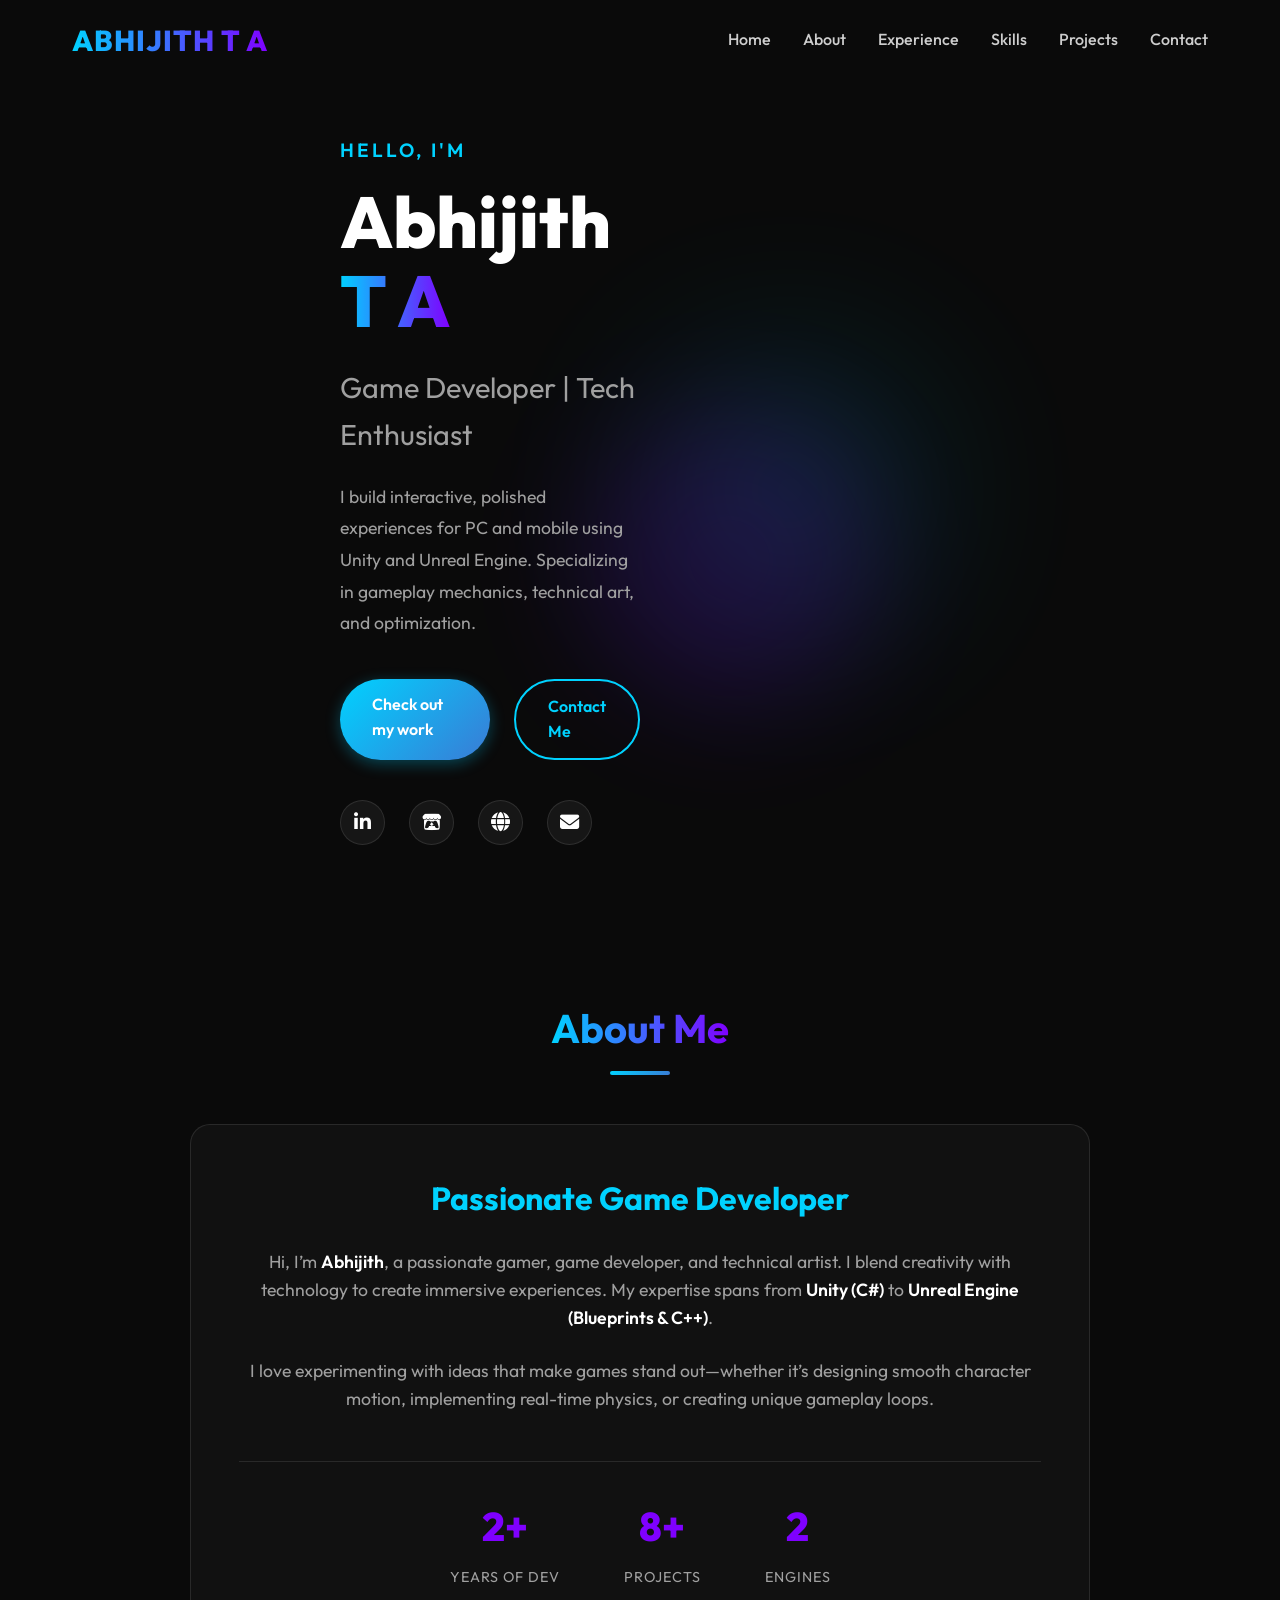
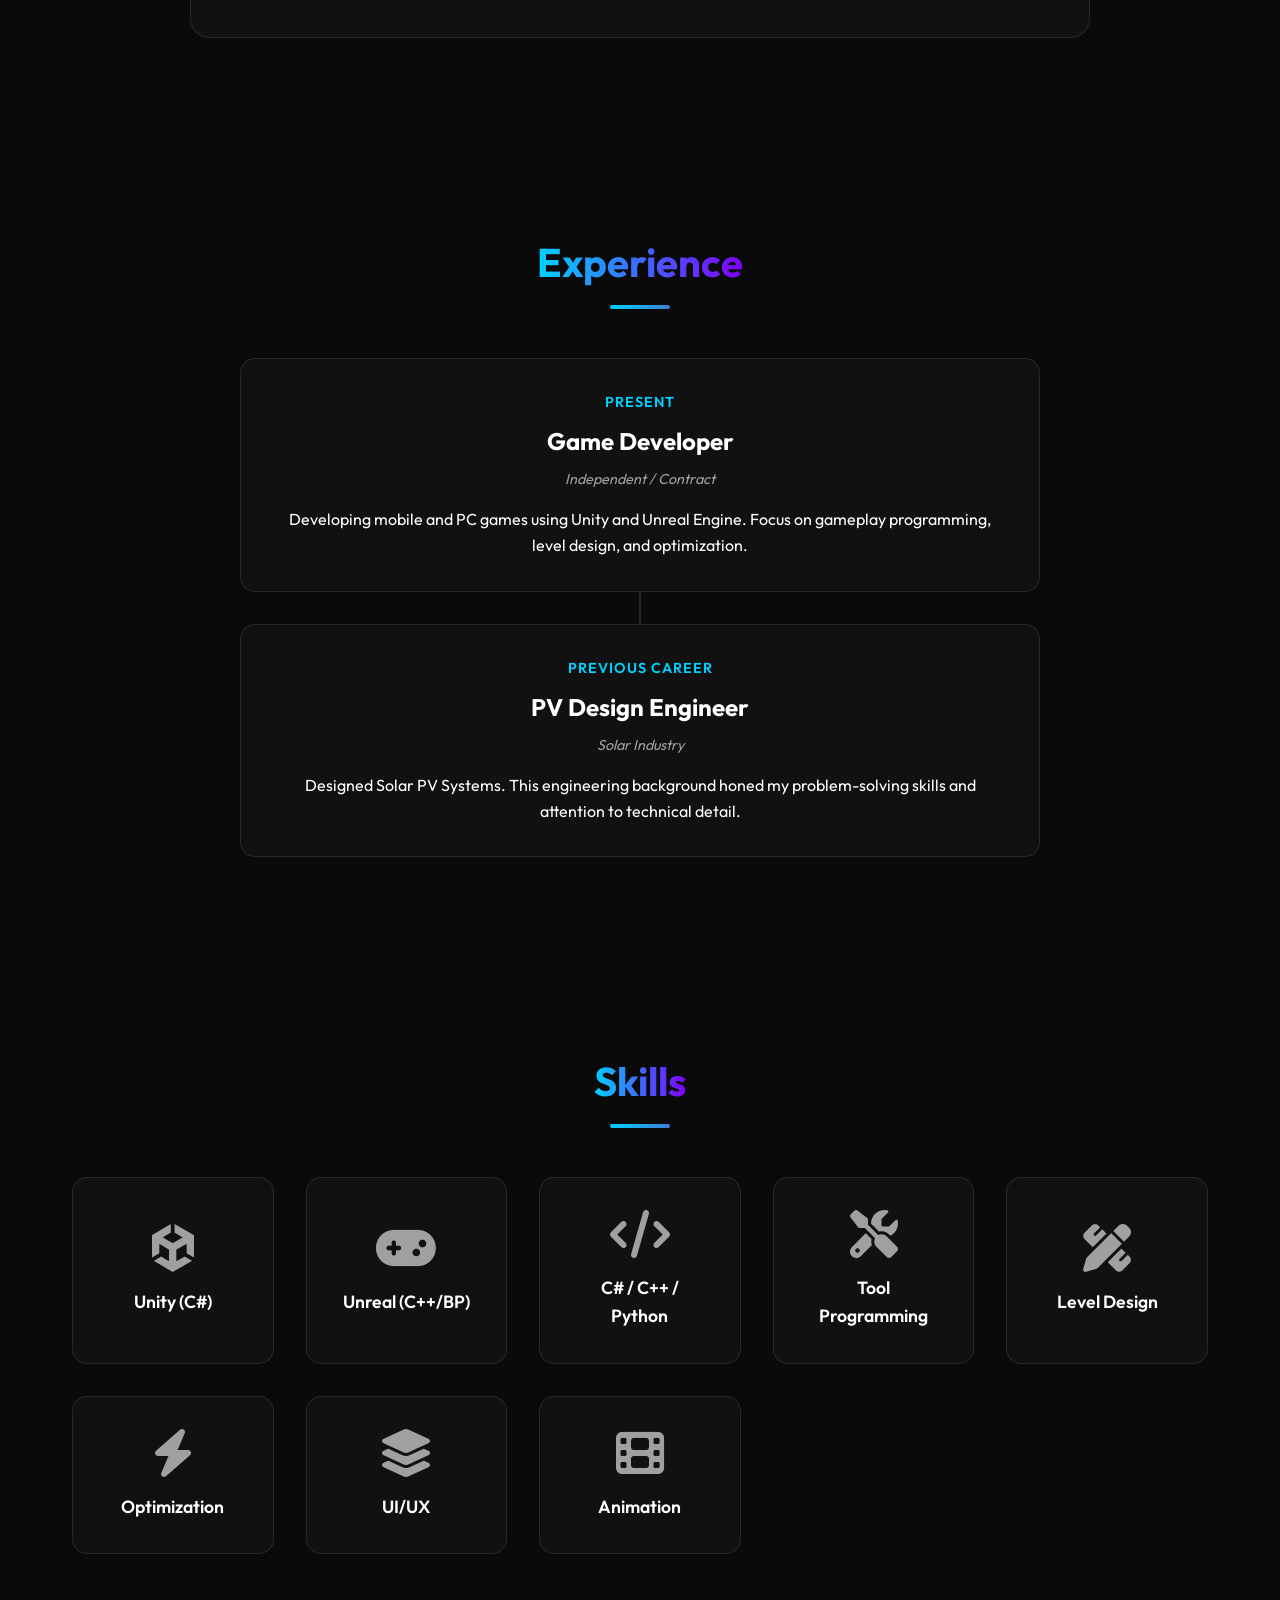
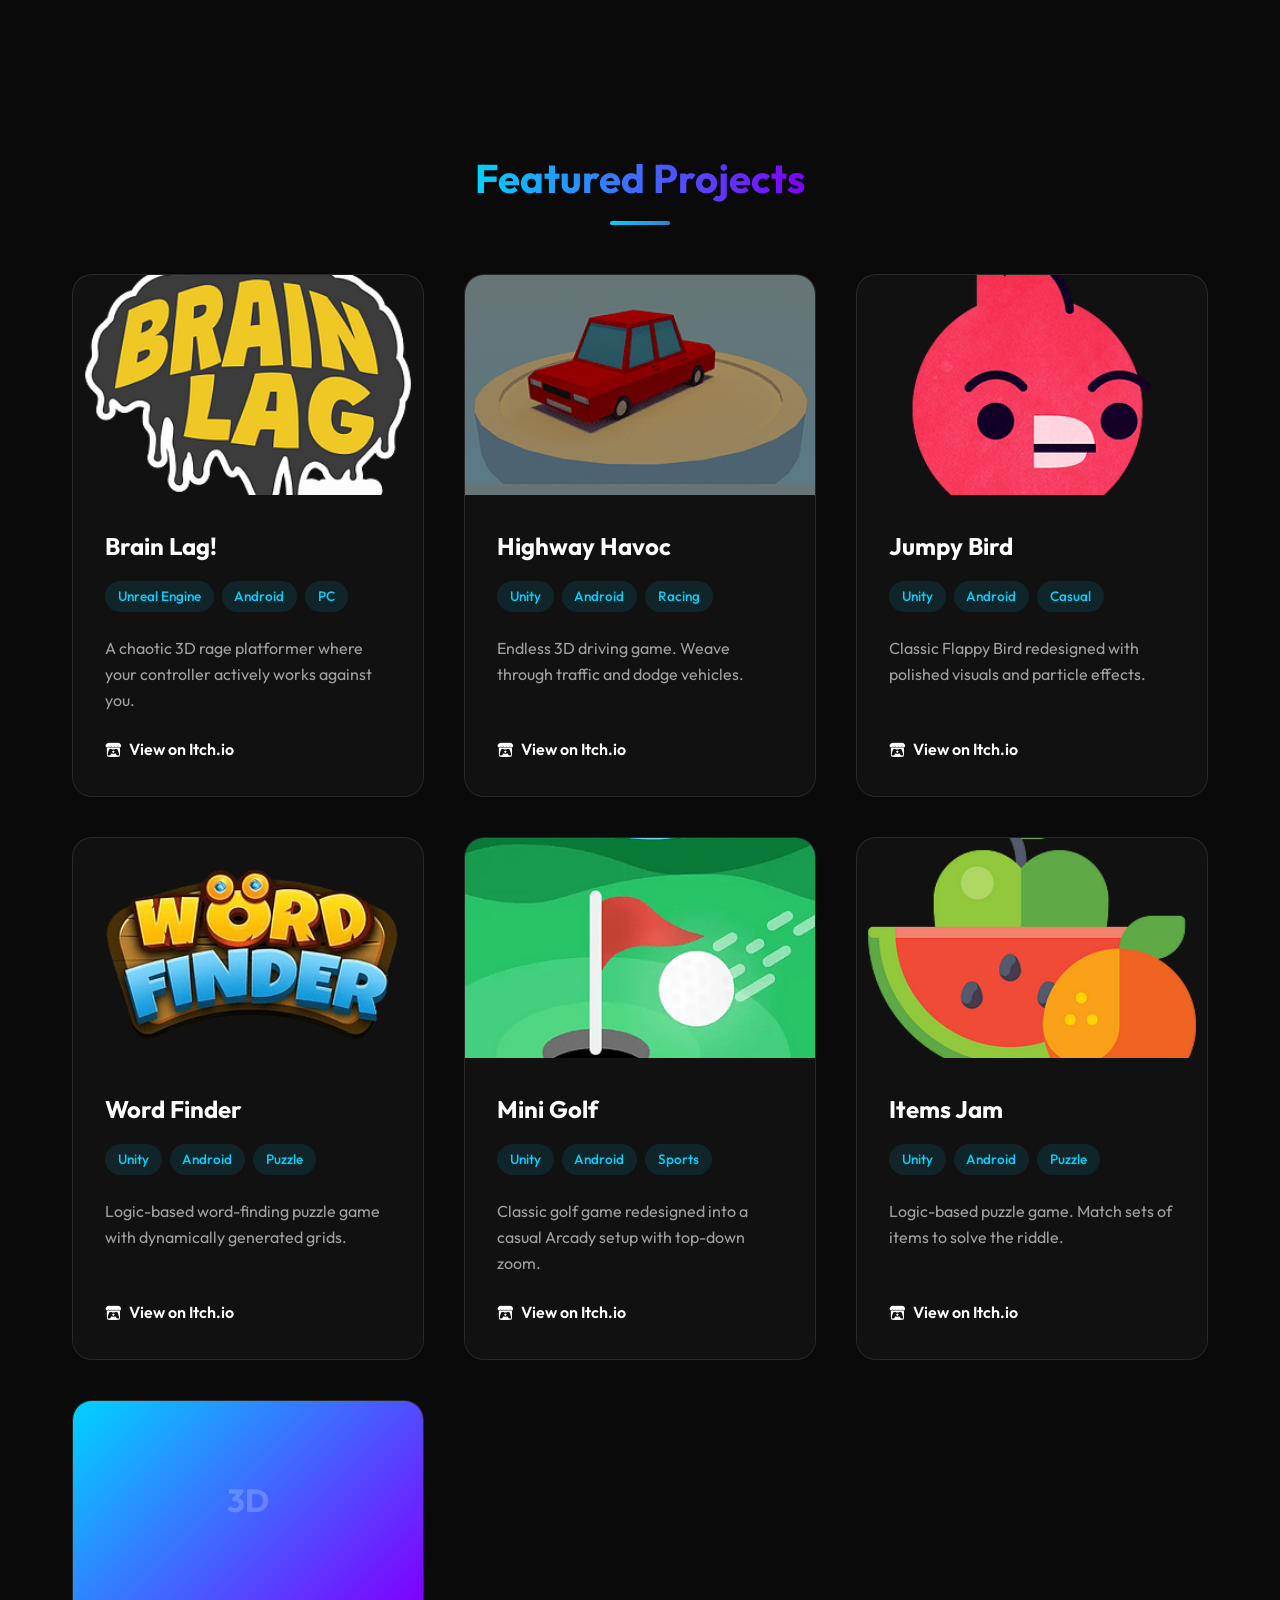
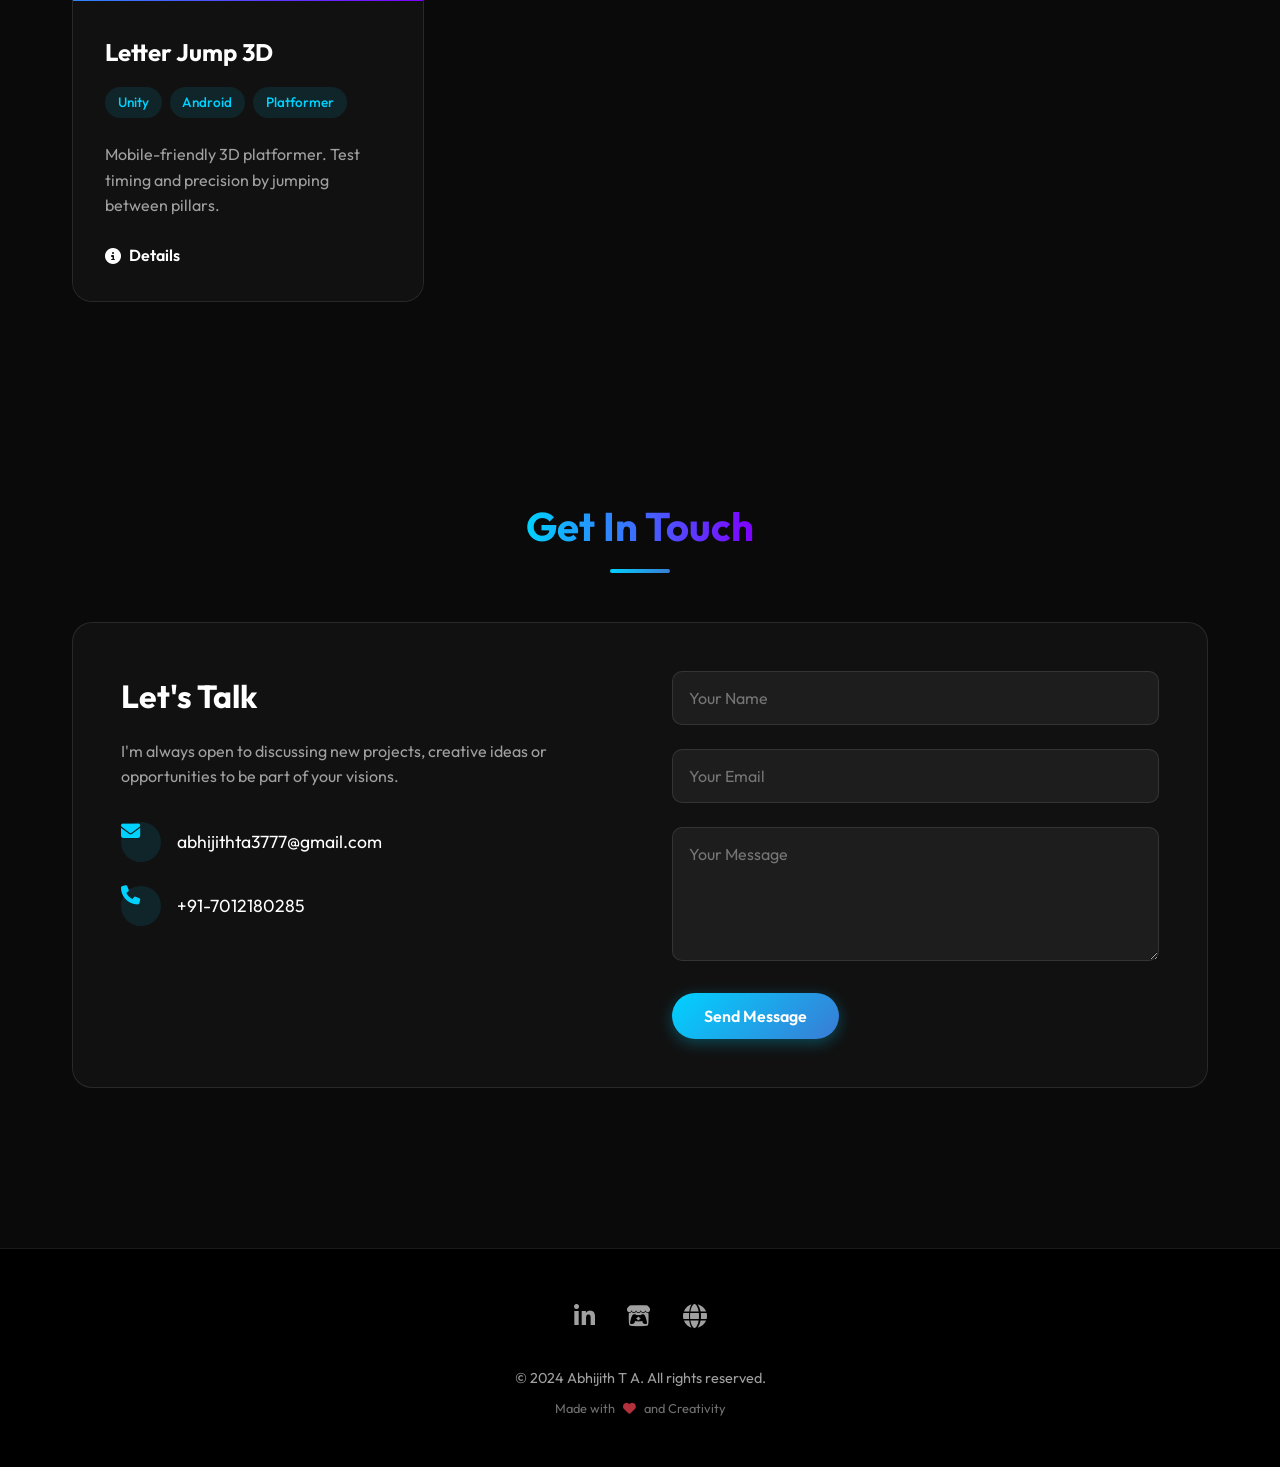
==== index.html @ a802b0d0 "Initial commit of redesigned portfolio" ====
<!DOCTYPE html>
<html lang="en">

<head>
    <meta charset="UTF-8">
    <meta name="viewport" content="width=device-width, initial-scale=1.0">
    <title>Abhijith T A | Game Developer</title>
    <meta name="description"
        content="Portfolio of Abhijith T A, a Game Developer and Technical Artist specializing in Unity and Unreal Engine.">
    <link rel="preconnect" href="https://fonts.googleapis.com">
    <link rel="preconnect" href="https://fonts.gstatic.com" crossorigin>
    <link href="https://fonts.googleapis.com/css2?family=Outfit:wght@300;400;500;600;700;800&display=swap"
        rel="stylesheet">
    <link rel="stylesheet" href="styles.css">
    <link rel="stylesheet" href="https://cdnjs.cloudflare.com/ajax/libs/font-awesome/6.4.0/css/all.min.css">
</head>

<body>
    <nav class="navbar" id="navbar">
        <div class="navbar-container container">
            <a href="#" class="navbar-logo">ABHIJITH T A</a>
            <div class="menu-icon" id="mobile-menu-btn">
                <i class="fas fa-bars"></i>
            </div>
            <ul class="nav-menu" id="nav-menu">
                <li class="nav-item"><a href="#home" class="nav-links">Home</a></li>
                <li class="nav-item"><a href="#about" class="nav-links">About</a></li>
                <li class="nav-item"><a href="#experience" class="nav-links">Experience</a></li>
                <li class="nav-item"><a href="#skills" class="nav-links">Skills</a></li>
                <li class="nav-item"><a href="#projects" class="nav-links">Projects</a></li>
                <li class="nav-item"><a href="#contact" class="nav-links">Contact</a></li>
            </ul>
        </div>
    </nav>

    <section class="hero" id="home">
        <div class="container hero-container">
            <div class="hero-content">
                <p class="hero-subtitle">HELLO, I'M</p>
                <h1 class="hero-title">Abhijith <span class="highlight">T A</span></h1>
                <p class="hero-role">Game Developer | Tech Enthusiast</p>
                <p class="hero-description">
                    I build interactive, polished experiences for PC and mobile using Unity and Unreal Engine.
                    Specializing in gameplay mechanics, technical art, and optimization.
                </p>

                <div class="hero-btns">
                    <a href="#projects" class="btn btn-primary">Check out my work</a>
                    <a href="#contact" class="btn btn-outline">Contact Me</a>
                </div>

                <div class="hero-socials">
                    <a href="http://www.linkedin.com/in/abhijith-ta-0bb7a0211" target="_blank" class="social-icon"><i
                            class="fab fa-linkedin-in"></i></a>
                    <a href="https://itch.io/profile/abhijith-ta" target="_blank" class="social-icon"><i
                            class="fab fa-itch-io"></i></a>
                    <a href="https://sites.google.com/view/abhijith-ta/home" target="_blank" class="social-icon"><i
                            class="fas fa-globe"></i></a>
                    <a href="mailto:abhijithta3777@gmail.com" class="social-icon"><i class="fas fa-envelope"></i></a>
                </div>
            </div>
            <div class="hero-visual">
                <div class="visual-circle"></div>
                <div class="visual-circle-2"></div>
            </div>
        </div>
    </section>

    <section class="section" id="about">
        <div class="container">
            <h2 class="section-title">About Me</h2>
            <div class="about-content">
                <div class="about-text">
                    <h3>Passionate Game Developer</h3>
                    <p>
                        Hi, I’m <strong>Abhijith</strong>, a passionate gamer, game developer, and technical artist.
                        I blend creativity with technology to create immersive experiences. My expertise spans from
                        <strong>Unity (C#)</strong> to <strong>Unreal Engine (Blueprints & C++)</strong>.
                    </p>
                    <p>
                        I love experimenting with ideas that make games stand out—whether it’s designing smooth
                        character
                        motion, implementing real-time physics, or creating unique gameplay loops.
                    </p>

                    <div class="about-stats">
                        <div class="stat-item">
                            <span class="stat-number">2+</span>
                            <span class="stat-label">Years of Dev</span>
                        </div>
                        <div class="stat-item">
                            <span class="stat-number">8+</span>
                            <span class="stat-label">Projects</span>
                        </div>
                        <div class="stat-item">
                            <span class="stat-number">2</span>
                            <span class="stat-label">Engines</span>
                        </div>
                    </div>
                </div>
            </div>
        </div>
    </section>

    <section class="section" id="experience">
        <div class="container">
            <h2 class="section-title">Experience</h2>
            <div class="events-timeline">
                <!-- Current Role -->
                <div class="event-item">
                    <div class="event-content">
                        <span class="event-date">Present</span>
                        <h3 class="event-title">Game Developer</h3>
                        <p class="event-location">Independent / Contract</p>
                        <p class="event-description">
                            Developing mobile and PC games using Unity and Unreal Engine. Focus on gameplay programming,
                            level design, and optimization.
                        </p>
                    </div>
                </div>

                <!-- Previous Role -->
                <div class="event-item">
                    <div class="event-content">
                        <span class="event-date">Previous Career</span>
                        <h3 class="event-title">PV Design Engineer</h3>
                        <p class="event-location">Solar Industry</p>
                        <p class="event-description">
                            Designed Solar PV Systems. This engineering background honed my problem-solving skills and
                            attention to technical detail.
                        </p>
                    </div>
                </div>
            </div>
        </div>
    </section>

    <section class="section" id="skills">
        <div class="container">
            <h2 class="section-title">Skills</h2>
            <div class="skills-grid">
                <div class="skill-card">
                    <i class="fab fa-unity skill-icon"></i>
                    <h3 class="skill-name">Unity (C#)</h3>
                </div>
                <div class="skill-card">
                    <i class="fas fa-gamepad skill-icon"></i>
                    <h3 class="skill-name">Unreal (C++/BP)</h3>
                </div>
                <div class="skill-card">
                    <i class="fas fa-code skill-icon"></i>
                    <h3 class="skill-name">C# / C++ / Python</h3>
                </div>
                <div class="skill-card">
                    <i class="fas fa-tools skill-icon"></i>
                    <h3 class="skill-name">Tool Programming</h3>
                </div>
                <div class="skill-card">
                    <i class="fas fa-pencil-ruler skill-icon"></i>
                    <h3 class="skill-name">Level Design</h3>
                </div>
                <div class="skill-card">
                    <i class="fas fa-bolt skill-icon"></i>
                    <h3 class="skill-name">Optimization</h3>
                </div>
                <div class="skill-card">
                    <i class="fas fa-layer-group skill-icon"></i>
                    <h3 class="skill-name">UI/UX</h3>
                </div>
                <div class="skill-card">
                    <i class="fas fa-film skill-icon"></i>
                    <h3 class="skill-name">Animation</h3>
                </div>
            </div>
        </div>
    </section>

    <section class="section" id="projects">
        <div class="container">
            <h2 class="section-title">Featured Projects</h2>
            <div class="projects-grid">
                <!-- Brain Lag -->
                <div class="project-card">
                    <img src="assets/images/brain-lag.png" alt="Brain Lag" class="project-img">
                    <div class="project-content">
                        <h3 class="project-title">Brain Lag!</h3>
                        <div class="project-tech">
                            <span class="tech-tag">Unreal Engine</span>
                            <span class="tech-tag">Android</span>
                            <span class="tech-tag">PC</span>
                        </div>
                        <p class="project-description">A chaotic 3D rage platformer where your controller actively works
                            against you.</p>
                        <div class="project-links">
                            <a href="https://abhijith-ta.itch.io/brain-lag" target="_blank" class="project-link">
                                <i class="fab fa-itch-io"></i> View on Itch.io
                            </a>
                        </div>
                    </div>
                </div>

                <!-- Highway Havoc -->
                <div class="project-card">
                    <img src="assets/images/highway-havoc.png" alt="Highway Havoc" class="project-img">
                    <div class="project-content">
                        <h3 class="project-title">Highway Havoc</h3>
                        <div class="project-tech">
                            <span class="tech-tag">Unity</span>
                            <span class="tech-tag">Android</span>
                            <span class="tech-tag">Racing</span>
                        </div>
                        <p class="project-description">Endless 3D driving game. Weave through traffic and dodge
                            vehicles.</p>
                        <div class="project-links">
                            <a href="https://abhijith-ta.itch.io/highway-havoc" target="_blank" class="project-link">
                                <i class="fab fa-itch-io"></i> View on Itch.io
                            </a>
                        </div>
                    </div>
                </div>

                <!-- Jumpy Bird -->
                <div class="project-card">
                    <img src="assets/images/jumpy-bird.png" alt="Jumpy Bird" class="project-img">
                    <div class="project-content">
                        <h3 class="project-title">Jumpy Bird</h3>
                        <div class="project-tech">
                            <span class="tech-tag">Unity</span>
                            <span class="tech-tag">Android</span>
                            <span class="tech-tag">Casual</span>
                        </div>
                        <p class="project-description">Classic Flappy Bird redesigned with polished visuals and particle
                            effects.</p>
                        <div class="project-links">
                            <a href="https://abhijith-ta.itch.io/jumpy-bird" target="_blank" class="project-link">
                                <i class="fab fa-itch-io"></i> View on Itch.io
                            </a>
                        </div>
                    </div>
                </div>

                <!-- Word Finder -->
                <div class="project-card">
                    <img src="assets/images/word-finder.png" alt="Word Finder" class="project-img">
                    <div class="project-content">
                        <h3 class="project-title">Word Finder</h3>
                        <div class="project-tech">
                            <span class="tech-tag">Unity</span>
                            <span class="tech-tag">Android</span>
                            <span class="tech-tag">Puzzle</span>
                        </div>
                        <p class="project-description">Logic-based word-finding puzzle game with dynamically generated
                            grids.</p>
                        <div class="project-links">
                            <a href="https://abhijith-ta.itch.io/word-finder" target="_blank" class="project-link">
                                <i class="fab fa-itch-io"></i> View on Itch.io
                            </a>
                        </div>
                    </div>
                </div>

                <!-- Mini Golf -->
                <div class="project-card">
                    <img src="assets/images/mini-golf.png" alt="Mini Golf" class="project-img">
                    <div class="project-content">
                        <h3 class="project-title">Mini Golf</h3>
                        <div class="project-tech">
                            <span class="tech-tag">Unity</span>
                            <span class="tech-tag">Android</span>
                            <span class="tech-tag">Sports</span>
                        </div>
                        <p class="project-description">Classic golf game redesigned into a casual Arcady setup with
                            top-down zoom.</p>
                        <div class="project-links">
                            <a href="https://abhijith-ta.itch.io/mini-golf" target="_blank" class="project-link">
                                <i class="fab fa-itch-io"></i> View on Itch.io
                            </a>
                        </div>
                    </div>
                </div>

                <!-- Items Jam -->
                <div class="project-card">
                    <img src="assets/images/items-jam.png" alt="Items Jam" class="project-img">
                    <div class="project-content">
                        <h3 class="project-title">Items Jam</h3>
                        <div class="project-tech">
                            <span class="tech-tag">Unity</span>
                            <span class="tech-tag">Android</span>
                            <span class="tech-tag">Puzzle</span>
                        </div>
                        <p class="project-description">Logic-based puzzle game. Match sets of items to solve the riddle.
                        </p>
                        <div class="project-links">
                            <a href="https://abhijith-ta.itch.io/items-jam" target="_blank" class="project-link">
                                <i class="fab fa-itch-io"></i> View on Itch.io
                            </a>
                        </div>
                    </div>
                </div>

                <!-- Letter Jump 3D (Placeholder Image) -->
                <div class="project-card">
                    <div class="project-placeholder"
                        style="background: linear-gradient(135deg, #00d2ff, #7f00ff); height: 200px; display: flex; align-items: center; justify-content: center; font-size: 2rem; font-weight: bold; color: rgba(255,255,255,0.2);">
                        3D</div>
                    <div class="project-content">
                        <h3 class="project-title">Letter Jump 3D</h3>
                        <div class="project-tech">
                            <span class="tech-tag">Unity</span>
                            <span class="tech-tag">Android</span>
                            <span class="tech-tag">Platformer</span>
                        </div>
                        <p class="project-description">Mobile-friendly 3D platformer. Test timing and precision by
                            jumping between pillars.</p>
                        <div class="project-links">
                            <a href="#" class="project-link">
                                <i class="fas fa-info-circle"></i> Details
                            </a>
                        </div>
                    </div>
                </div>
            </div>
        </div>
    </section>

    <section class="section" id="contact">
        <div class="container">
            <h2 class="section-title">Get In Touch</h2>
            <div class="contact-wrapper">
                <div class="contact-info">
                    <h3>Let's Talk</h3>
                    <p>I'm always open to discussing new projects, creative ideas or opportunities to be part of your
                        visions.</p>

                    <div class="contact-item">
                        <i class="fas fa-envelope contact-icon"></i>
                        <span>abhijithta3777@gmail.com</span>
                    </div>
                    <div class="contact-item">
                        <i class="fas fa-phone contact-icon"></i>
                        <span>+91-7012180285</span>
                    </div>
                </div>

                <form class="contact-form">
                    <div class="form-group">
                        <input type="text" placeholder="Your Name" required>
                    </div>
                    <div class="form-group">
                        <input type="email" placeholder="Your Email" required>
                    </div>
                    <div class="form-group">
                        <textarea rows="5" placeholder="Your Message" required></textarea>
                    </div>
                    <button type="submit" class="btn btn-primary">Send Message</button>
                </form>
            </div>
        </div>
    </section>

    <footer class="footer">
        <div class="container">
            <div class="footer-socials">
                <a href="http://www.linkedin.com/in/abhijith-ta-0bb7a0211" target="_blank"><i
                        class="fab fa-linkedin-in"></i></a>
                <a href="https://itch.io/profile/abhijith-ta" target="_blank"><i class="fab fa-itch-io"></i></a>
                <a href="https://sites.google.com/view/abhijith-ta/home" target="_blank"><i
                        class="fas fa-globe"></i></a>
            </div>
            <p class="copyright">&copy; 2024 Abhijith T A. All rights reserved.</p>
            <p class="credit">Made with <i class="fas fa-heart heart-icon"></i> and Creativity</p>
        </div>
    </footer>

    <div class="popup-overlay" id="popup" style="display: none;">
        <div class="popup-content">
            <h3>Thank You!</h3>
            <p>Your message has been sent successfully.</p>
            <button class="btn btn-primary" id="close-popup">Close</button>
        </div>
    </div>

    <script src="script.js"></script>
</body>

</html>
---- styles.css ----
@import url('https://fonts.googleapis.com/css2?family=Outfit:wght@300;400;500;600;700;800&display=swap');

:root {
    --primary: #00d2ff;
    --secondary: #3a7bd5;
    --accent: #7f00ff;
    --dark-bg: #0a0a0a;
    --card-bg: #111111;
    --text-primary: #ffffff;
    --text-secondary: #a0a0a0;
    --nav-bg: rgba(10, 10, 10, 0.9);
    --glass-border: rgba(255, 255, 255, 0.1);
    --gradient-main: linear-gradient(135deg, var(--primary) 0%, var(--secondary) 100%);
    --gradient-text: linear-gradient(to right, var(--primary), var(--accent));
    --font-main: "Outfit", sans-serif;
    --transition: all 0.3s ease;
    --container-width: 1200px;
    --nav-height: 80px;
}

* {
    margin: 0;
    padding: 0;
    box-sizing: border-box;
}

html {
    scroll-behavior: smooth;
}

body {
    font-family: var(--font-main);
    background-color: var(--dark-bg);
    color: var(--text-primary);
    line-height: 1.6;
    overflow-x: hidden;
}

a {
    text-decoration: none;
    color: inherit;
    transition: var(--transition);
}

ul {
    list-style: none;
}

/* Scrollbar */
::-webkit-scrollbar {
    width: 10px;
}

::-webkit-scrollbar-track {
    background: var(--dark-bg);
}

::-webkit-scrollbar-thumb {
    background: #333;
    border-radius: 5px;
}

::-webkit-scrollbar-thumb:hover {
    background: var(--primary);
}

/* Utilities */
.container {
    max-width: var(--container-width);
    margin: 0 auto;
    padding: 0 2rem;
}

.section {
    padding: 6rem 0;
}

.section-title {
    font-size: 2.5rem;
    font-weight: 700;
    text-align: center;
    margin-bottom: 4rem;
    background: var(--gradient-text);
    -webkit-background-clip: text;
    -webkit-text-fill-color: transparent;
    display: inline-block;
    position: relative;
    left: 50%;
    transform: translateX(-50%);
}

.section-title::after {
    content: '';
    width: 60px;
    height: 4px;
    background: var(--gradient-main);
    position: absolute;
    bottom: -15px;
    left: 50%;
    transform: translateX(-50%);
    border-radius: 2px;
}

.btn {
    display: inline-block;
    padding: 0.8rem 2rem;
    border-radius: 50px;
    font-weight: 600;
    cursor: pointer;
    transition: var(--transition);
    border: none;
    font-size: 1rem;
    font-family: var(--font-main);
}

.btn-primary {
    background: var(--gradient-main);
    color: #fff;
    box-shadow: 0 4px 15px rgba(0, 210, 255, 0.3);
}

.btn-primary:hover {
    transform: translateY(-3px);
    box-shadow: 0 8px 25px rgba(0, 210, 255, 0.4);
}

.btn-outline {
    background: transparent;
    border: 2px solid var(--primary);
    color: var(--primary);
}

.btn-outline:hover {
    background: rgba(0, 210, 255, 0.1);
    transform: translateY(-3px);
}

/* Navbar */
.navbar {
    height: var(--nav-height);
    display: flex;
    justify-content: center;
    align-items: center;
    font-size: 1rem;
    position: fixed;
    top: 0;
    width: 100%;
    z-index: 999;
    transition: var(--transition);
    background: transparent;
}

.navbar.scrolled {
    background: var(--nav-bg);
    backdrop-filter: blur(10px);
    box-shadow: 0 5px 20px rgba(0, 0, 0, 0.2);
    height: 70px;
}

.navbar-container {
    display: flex;
    justify-content: space-between;
    align-items: center;
    height: 100%;
    width: 100%;
}

.navbar-logo {
    color: var(--primary);
    font-size: 1.8rem;
    font-weight: 800;
    cursor: pointer;
    background: var(--gradient-text);
    -webkit-background-clip: text;
    -webkit-text-fill-color: transparent;
    letter-spacing: 1px;
}

.nav-menu {
    display: flex;
    align-items: center;
    gap: 2rem;
}

.nav-links {
    color: rgba(255, 255, 255, 0.8);
    font-weight: 500;
    position: relative;
}

.nav-links::after {
    content: '';
    position: absolute;
    width: 0;
    height: 2px;
    bottom: -5px;
    left: 0;
    background-color: var(--primary);
    transition: var(--transition);
}

.nav-links:hover {
    color: var(--primary);
}

.nav-links:hover::after {
    width: 100%;
}

.menu-icon {
    display: none;
    font-size: 1.8rem;
    cursor: pointer;
    color: #fff;
}

/* Hero Section */
.hero {
    min-height: 100vh;
    display: flex;
    align-items: center;
    position: relative;
    overflow: hidden;
    padding-top: var(--nav-height);
}

.hero-container {
    display: flex;
    align-items: center;
    justify-content: space-between;
}

.hero-content {
    flex: 1;
    max-width: 600px;
    z-index: 1;
}

.hero-subtitle {
    font-size: 1.2rem;
    font-weight: 600;
    color: var(--primary);
    margin-bottom: 1rem;
    letter-spacing: 3px;
    text-transform: uppercase;
}

.hero-title {
    font-size: 4.5rem;
    line-height: 1.1;
    font-weight: 800;
    margin-bottom: 1.5rem;
}

.hero-title .highlight {
    background: var(--gradient-text);
    -webkit-background-clip: text;
    -webkit-text-fill-color: transparent;
}

.hero-role {
    font-size: 1.8rem;
    color: var(--text-secondary);
    margin-bottom: 1.5rem;
}

.hero-description {
    font-size: 1.1rem;
    color: var(--text-secondary);
    margin-bottom: 2.5rem;
    line-height: 1.8;
}

.hero-socials {
    display: flex;
    gap: 1.5rem;
    margin-top: 2.5rem;
}

.social-icon {
    width: 45px;
    height: 45px;
    border-radius: 50%;
    border: 1px solid var(--glass-border);
    display: flex;
    justify-content: center;
    align-items: center;
    color: var(--text-primary);
    font-size: 1.2rem;
    transition: var(--transition);
    background: rgba(255, 255, 255, 0.05);
}

.social-icon:hover {
    background: var(--primary);
    color: var(--dark-bg);
    transform: translateY(-5px);
    border-color: var(--primary);
    box-shadow: 0 5px 15px rgba(0, 210, 255, 0.3);
}

.hero-btns {
    display: flex;
    gap: 1.5rem;
}

.hero-visual {
    flex: 1;
    display: flex;
    justify-content: center;
    align-items: center;
    position: relative;
    height: 400px;
}

.visual-circle {
    width: 400px;
    height: 400px;
    border-radius: 50%;
    background: radial-gradient(circle, var(--primary) 0%, transparent 70%);
    opacity: 0.2;
    filter: blur(80px);
    position: absolute;
    top: 50%;
    left: 50%;
    transform: translate(-50%, -50%);
    animation: pulse 5s infinite alternate;
}

.visual-circle-2 {
    width: 300px;
    height: 300px;
    border-radius: 50%;
    background: var(--accent);
    opacity: 0.15;
    filter: blur(60px);
    position: absolute;
    top: 30%;
    right: 20%;
    animation: float 8s infinite alternate;
}

@keyframes pulse {
    0% {
        transform: translate(-50%, -50%) scale(1);
    }

    100% {
        transform: translate(-50%, -50%) scale(1.2);
    }
}

@keyframes float {
    0% {
        transform: translateY(0);
    }

    100% {
        transform: translateY(-30px);
    }
}

/* About Section */
.about-content {
    display: flex;
    justify-content: center;
    align-items: center;
    background: var(--card-bg);
    padding: 3rem;
    border-radius: 20px;
    border: 1px solid var(--glass-border);
    max-width: 900px;
    margin: 0 auto;
}

.about-text {
    text-align: center;
}

.about-text h3 {
    font-size: 2rem;
    margin-bottom: 1.5rem;
    color: var(--primary);
}

.about-text p {
    font-size: 1.1rem;
    color: var(--text-secondary);
    margin-bottom: 1.5rem;
}

.about-text strong {
    color: var(--text-primary);
    font-weight: 600;
}

.about-stats {
    display: flex;
    justify-content: center;
    gap: 4rem;
    margin-top: 3rem;
    border-top: 1px solid var(--glass-border);
    padding-top: 2rem;
}

.stat-item {
    display: flex;
    flex-direction: column;
    align-items: center;
}

.stat-number {
    font-size: 2.5rem;
    font-weight: 800;
    color: var(--accent);
    margin-bottom: 0.5rem;
}

.stat-label {
    color: var(--text-secondary);
    font-size: 0.9rem;
    text-transform: uppercase;
    letter-spacing: 1px;
}

/* Experience CSS */
.events-timeline {
    display: flex;
    flex-direction: column;
    gap: 2rem;
    max-width: 800px;
    margin: 0 auto;
    position: relative;
}

.events-timeline::before {
    content: "";
    position: absolute;
    top: 0;
    left: 50%;
    width: 2px;
    height: 100%;
    background: var(--glass-border);
    transform: translateX(-50%);
}

.event-item {
    display: flex;
    justify-content: center;
    position: relative;
    z-index: 1;
}

.event-content {
    background: var(--card-bg);
    padding: 2rem;
    border-radius: 15px;
    border: 1px solid var(--glass-border);
    width: 100%;
    transition: var(--transition);
    text-align: center;
}

.event-content:hover {
    border-color: var(--primary);
    transform: translateY(-5px);
    box-shadow: 0 10px 30px rgba(0, 0, 0, 0.2);
}

.event-date {
    color: var(--primary);
    font-weight: 600;
    margin-bottom: 0.5rem;
    display: block;
    font-size: 0.9rem;
    text-transform: uppercase;
    letter-spacing: 1px;
}

.event-title {
    color: var(--text-primary);
    font-size: 1.5rem;
    margin-bottom: 0.5rem;
}

.event-location {
    color: var(--text-secondary);
    font-size: 0.9rem;
    margin-bottom: 1rem;
    font-style: italic;
}

/* Skills */
.skills-grid {
    display: grid;
    grid-template-columns: repeat(auto-fit, minmax(180px, 1fr));
    gap: 2rem;
}

.skill-card {
    background: var(--card-bg);
    padding: 2rem;
    border-radius: 15px;
    display: flex;
    flex-direction: column;
    align-items: center;
    justify-content: center;
    transition: var(--transition);
    border: 1px solid var(--glass-border);
    cursor: default;
}

.skill-card:hover {
    transform: translateY(-10px);
    border-color: var(--primary);
    box-shadow: 0 10px 30px rgba(0, 210, 255, 0.15);
}

.skill-icon {
    font-size: 3rem;
    margin-bottom: 1rem;
    color: var(--text-secondary);
    transition: var(--transition);
}

.skill-card:hover .skill-icon {
    color: var(--primary);
    transform: scale(1.1);
}

.skill-name {
    font-size: 1.1rem;
    font-weight: 600;
    color: var(--text-primary);
    text-align: center;
}

/* Projects */
.projects-grid {
    display: grid;
    grid-template-columns: repeat(auto-fit, minmax(320px, 1fr));
    gap: 2.5rem;
}

.project-card {
    background: var(--card-bg);
    border-radius: 20px;
    overflow: hidden;
    border: 1px solid var(--glass-border);
    transition: var(--transition);
    display: flex;
    flex-direction: column;
    height: 100%;
}

.project-card:hover {
    transform: translateY(-10px);
    border-color: var(--primary);
    box-shadow: 0 10px 30px rgba(0, 0, 0, 0.3);
}

.project-img {
    width: 100%;
    height: 220px;
    object-fit: cover;
    display: block;
    transition: var(--transition);
}

.project-card:hover .project-img {
    transform: scale(1.05);
}

.project-content {
    padding: 2rem;
    display: flex;
    flex-direction: column;
    flex-grow: 1;
    position: relative;
    z-index: 1;
    background: var(--card-bg);
}

.project-title {
    font-size: 1.5rem;
    margin-bottom: 1rem;
    color: var(--text-primary);
}

.project-tech {
    display: flex;
    flex-wrap: wrap;
    gap: 0.5rem;
    margin-bottom: 1.5rem;
}

.tech-tag {
    background: rgba(0, 210, 255, 0.1);
    color: var(--primary);
    padding: 0.3rem 0.8rem;
    border-radius: 50px;
    font-size: 0.85rem;
    font-weight: 500;
}

.project-description {
    color: var(--text-secondary);
    margin-bottom: 1.5rem;
    line-height: 1.6;
    flex-grow: 1;
}

.project-links {
    margin-top: auto;
}

.project-link {
    display: inline-flex;
    align-items: center;
    gap: 0.5rem;
    color: var(--text-primary);
    font-weight: 600;
    transition: var(--transition);
}

.project-link:hover {
    color: var(--primary);
    transform: translateX(5px);
}

/* Contact */
.contact-wrapper {
    display: flex;
    justify-content: space-between;
    gap: 4rem;
    background: var(--card-bg);
    padding: 3rem;
    border-radius: 20px;
    border: 1px solid var(--glass-border);
}

.contact-info {
    flex: 1;
}

.contact-info h3 {
    font-size: 2rem;
    margin-bottom: 1rem;
    color: var(--text-primary);
}

.contact-info p {
    color: var(--text-secondary);
    line-height: 1.6;
    margin-bottom: 2rem;
}

.contact-item {
    display: flex;
    align-items: center;
    gap: 1rem;
    margin-bottom: 1.5rem;
    font-size: 1.1rem;
}

.contact-icon {
    color: var(--primary);
    font-size: 1.2rem;
    width: 40px;
    height: 40px;
    background: rgba(0, 210, 255, 0.1);
    border-radius: 50%;
    display: flex;
    justify-content: center;
    align-items: center;
}

.contact-form {
    flex: 1;
}

.form-group {
    margin-bottom: 1.5rem;
}

.form-group input,
.form-group textarea {
    width: 100%;
    padding: 1rem;
    background: rgba(255, 255, 255, 0.05);
    border: 1px solid var(--glass-border);
    border-radius: 10px;
    color: var(--text-primary);
    font-family: var(--font-main);
    font-size: 1rem;
    transition: var(--transition);
}

.form-group input:focus,
.form-group textarea:focus {
    outline: none;
    border-color: var(--primary);
    background: rgba(255, 255, 255, 0.1);
}

/* Footer */
.footer {
    background: #000;
    padding: 3rem 0;
    text-align: center;
    border-top: 1px solid var(--glass-border);
    margin-top: 4rem;
}

.footer-socials {
    display: flex;
    justify-content: center;
    gap: 2rem;
    margin-bottom: 2rem;
}

.footer-socials a {
    color: var(--text-secondary);
    font-size: 1.5rem;
    transition: var(--transition);
}

.footer-socials a:hover {
    color: var(--primary);
    transform: translateY(-5px);
}

.copyright {
    color: var(--text-secondary);
    margin-bottom: 0.5rem;
    font-size: 0.9rem;
}

.credit {
    color: var(--text-secondary);
    font-size: 0.8rem;
    opacity: 0.7;
}

.heart-icon {
    color: #ff4757;
    margin: 0 5px;
    animation: beat 1s infinite alternate;
}

@keyframes beat {
    0% {
        transform: scale(1);
    }

    100% {
        transform: scale(1.2);
    }
}

/* Responsive */
@media screen and (max-width: 960px) {
    .menu-icon {
        display: block;
    }

    .nav-menu {
        display: flex;
        flex-direction: column;
        width: 100%;
        height: 100vh;
        position: absolute;
        top: var(--nav-height);
        left: -100%;
        opacity: 0;
        transition: all 0.5s ease;
        background: var(--dark-bg);
        padding-top: 2rem;
    }

    .nav-menu.active {
        left: 0;
        opacity: 1;
    }

    .nav-item {
        margin: 1.5rem 0;
    }

    .hero-container {
        flex-direction: column-reverse;
        text-align: center;
        padding-top: 2rem;
    }

    .hero-content {
        margin-top: 2rem;
    }

    .hero-title {
        font-size: 3rem;
    }

    .hero-btns,
    .hero-socials {
        justify-content: center;
    }

    .visual-circle {
        width: 250px;
        height: 250px;
        animation: none;
    }

    .contact-wrapper {
        flex-direction: column;
        padding: 2rem;
    }

    .about-stats {
        flex-direction: column;
        gap: 2rem;
    }
}
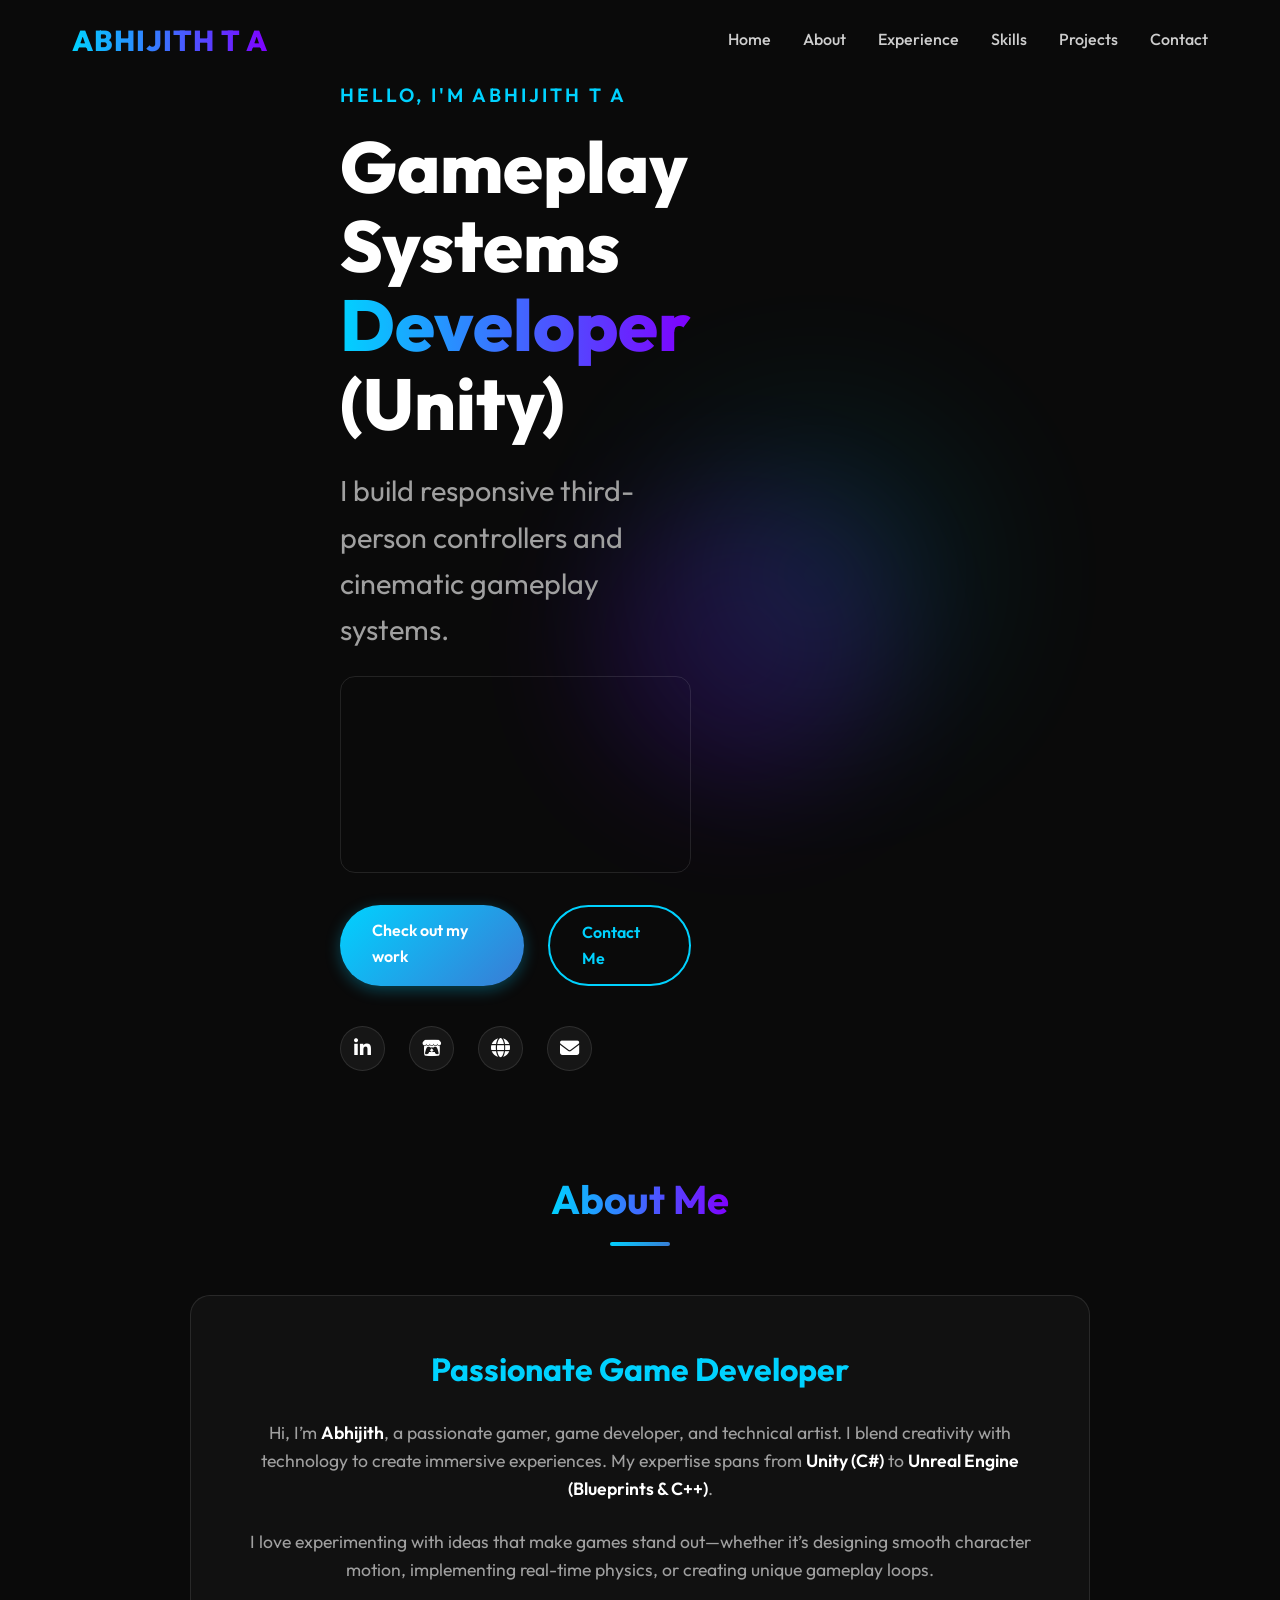
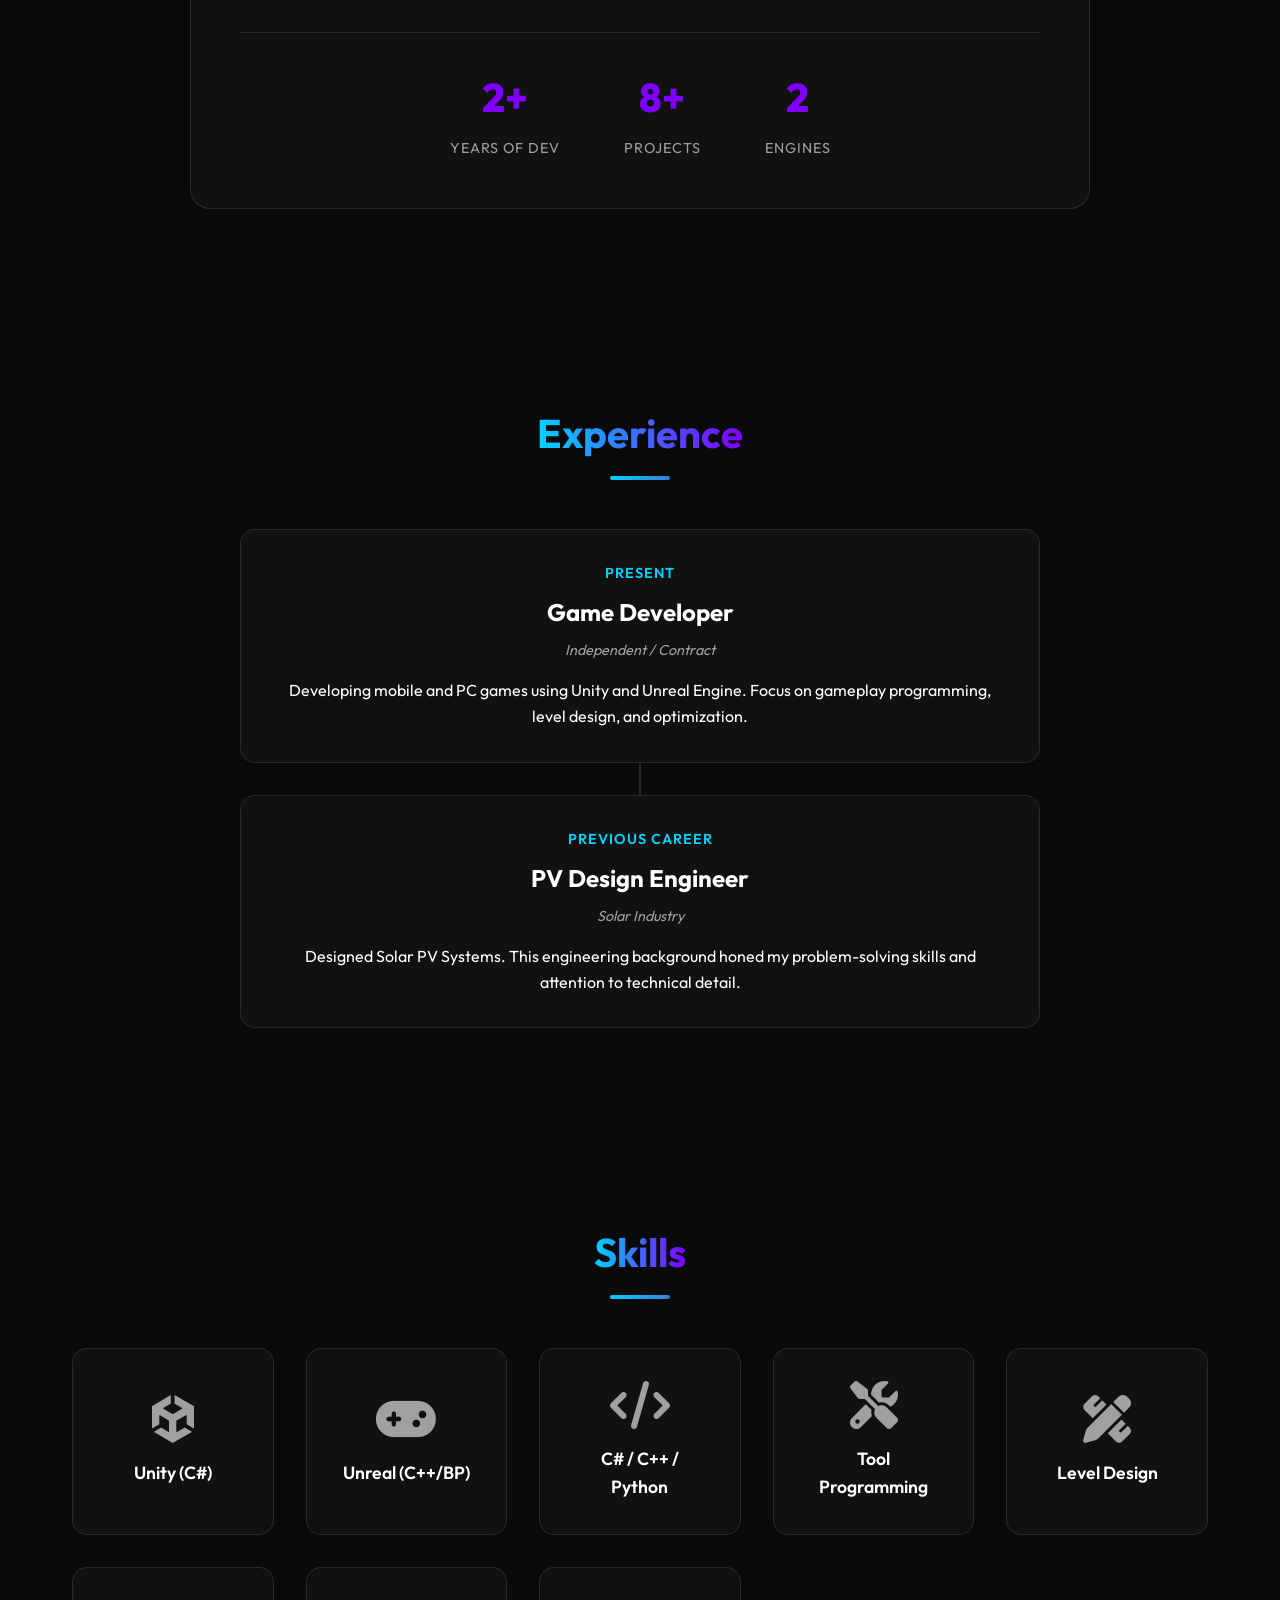
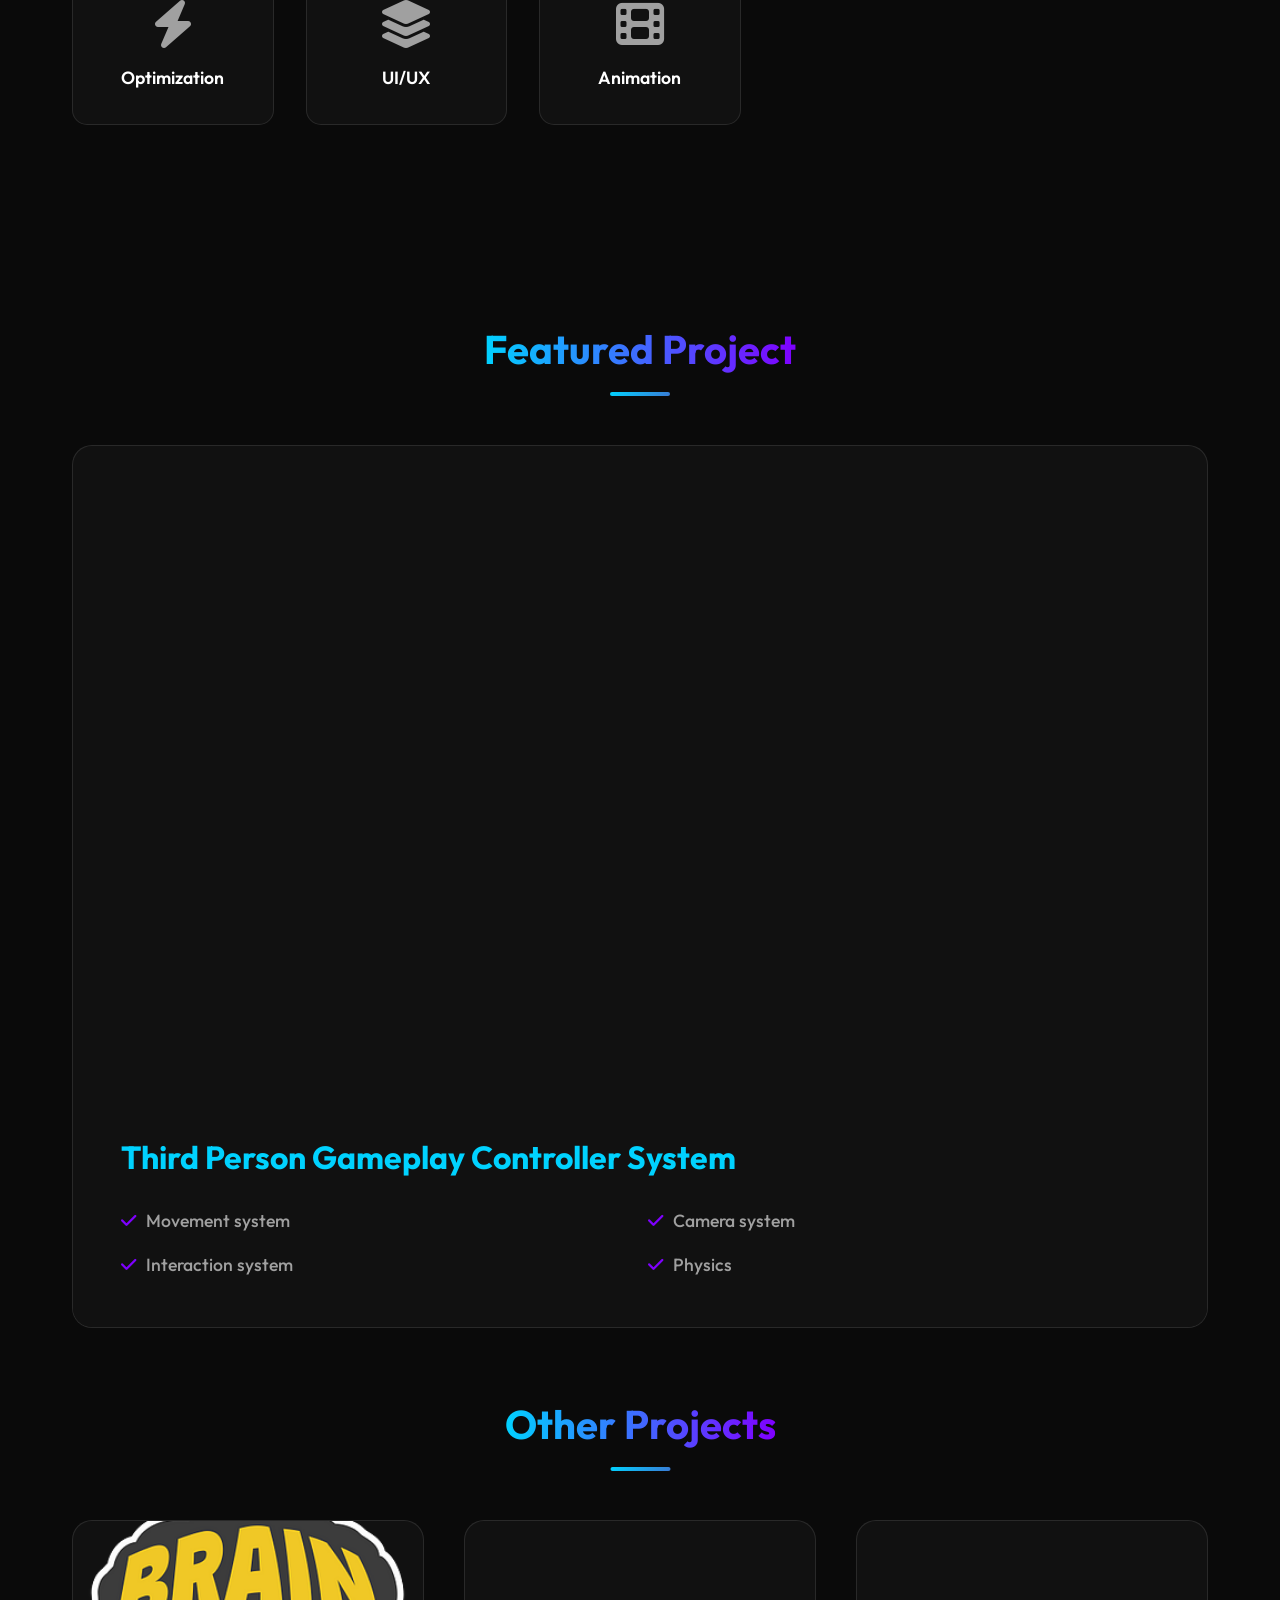
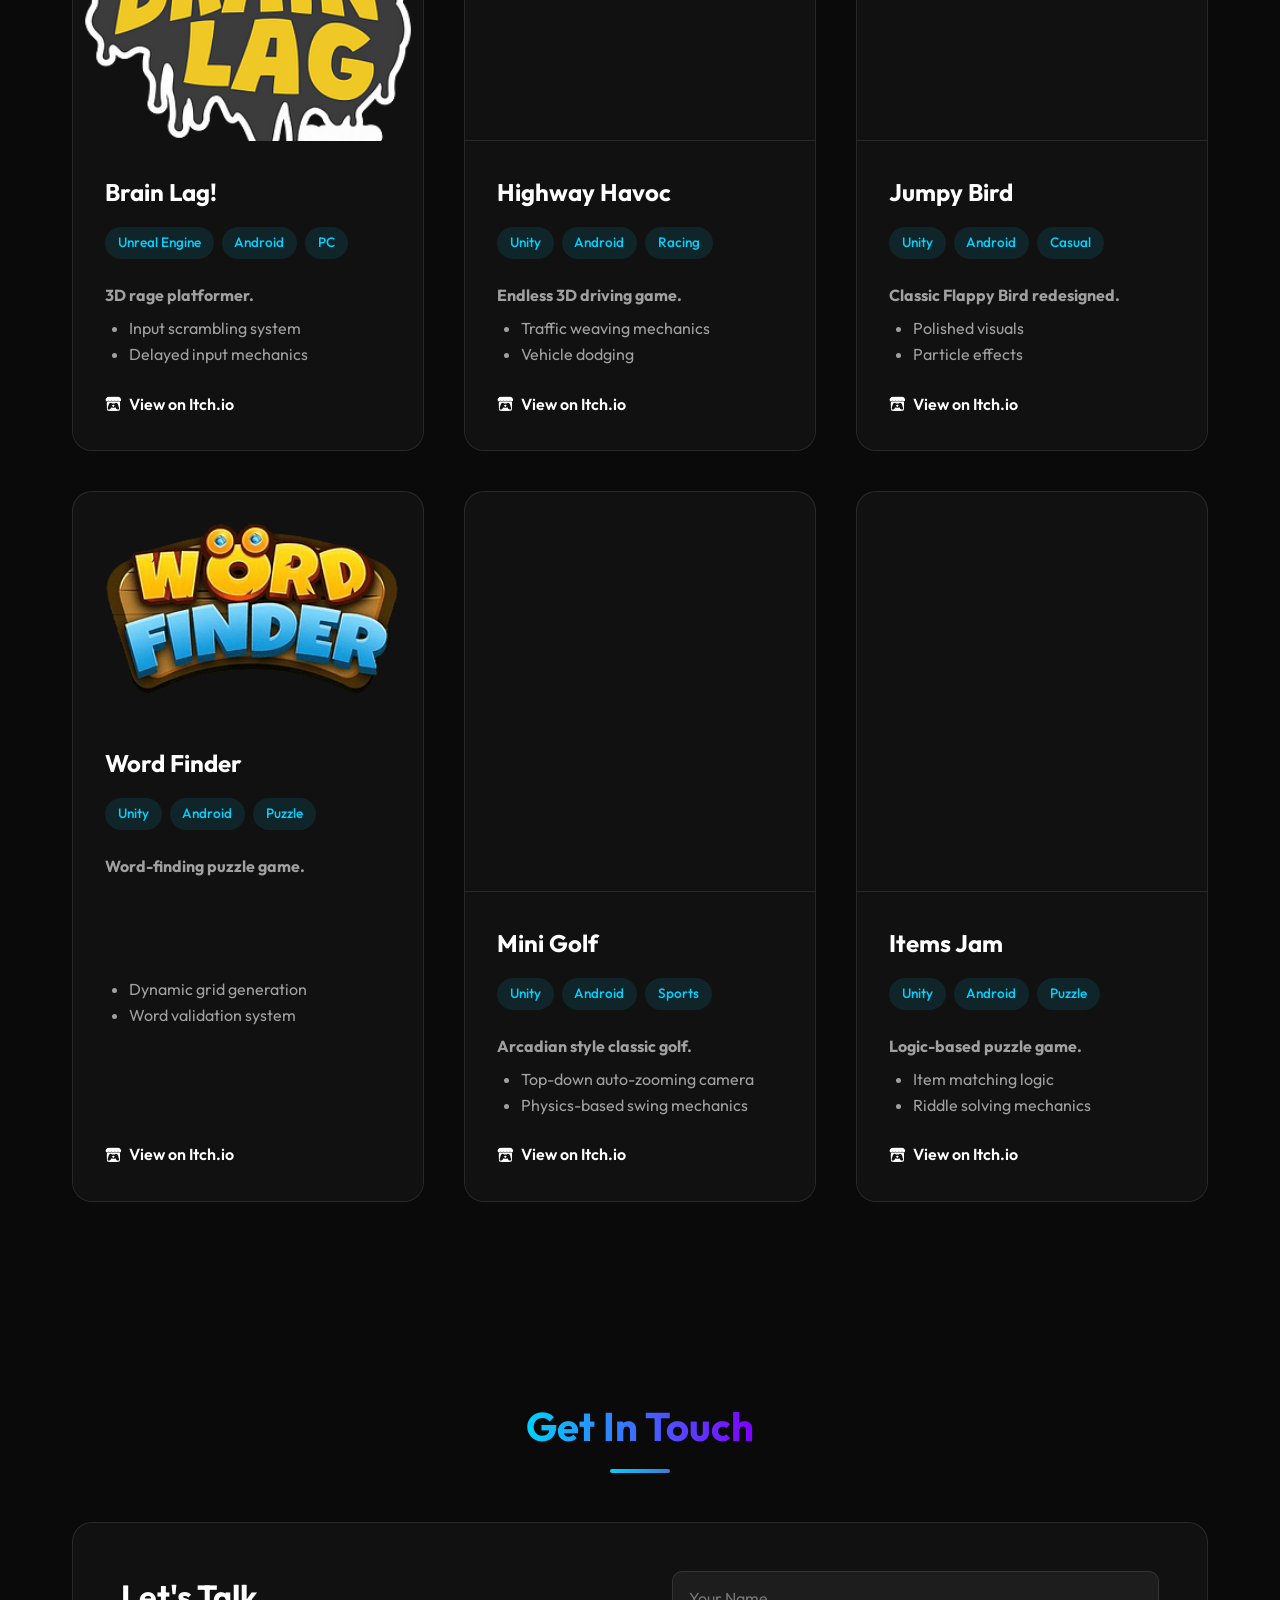
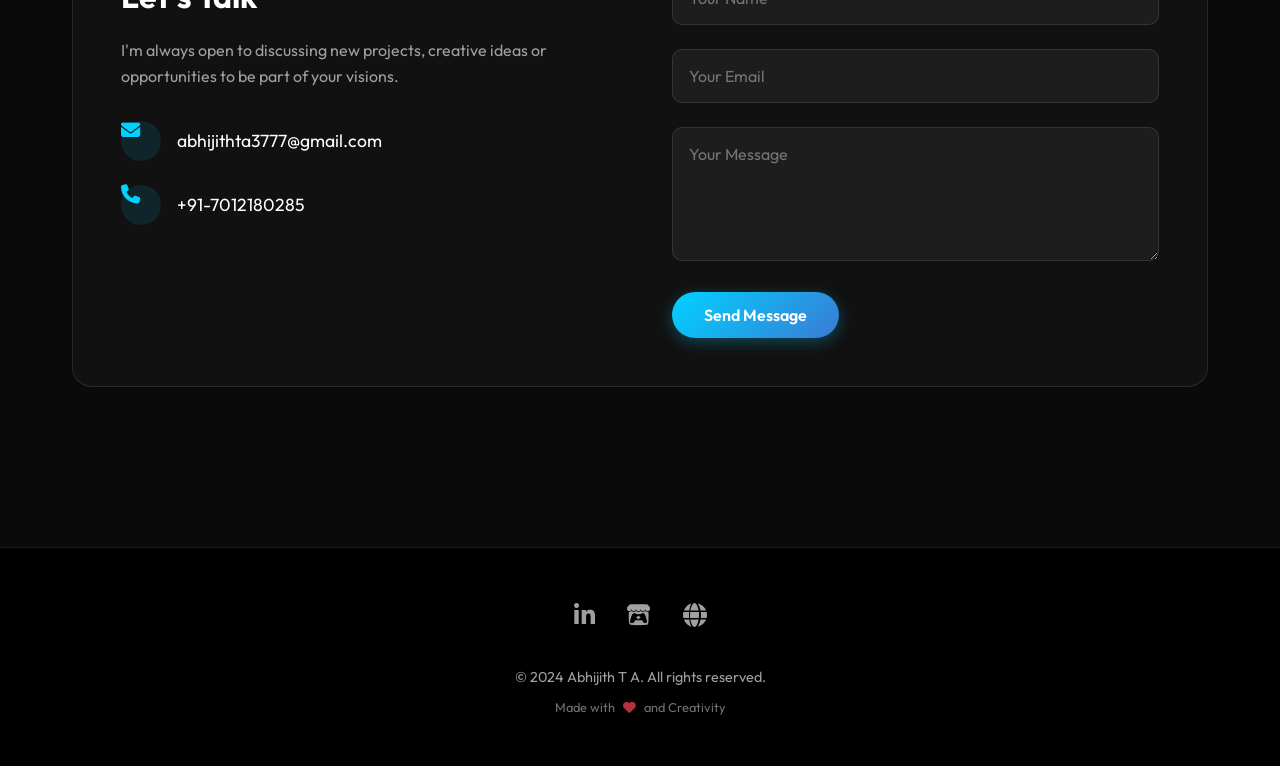
==== commit 4d1bf88e: "Update hero section, add videos to project cards, fix iframe formatting" ====
--- a/index.html
+++ b/index.html
@@ -36,13 +36,13 @@
     <section class="hero" id="home">
         <div class="container hero-container">
             <div class="hero-content">
-                <p class="hero-subtitle">HELLO, I'M</p>
-                <h1 class="hero-title">Abhijith <span class="highlight">T A</span></h1>
-                <p class="hero-role">Game Developer | Tech Enthusiast</p>
-                <p class="hero-description">
-                    I build interactive, polished experiences for PC and mobile using Unity and Unreal Engine.
-                    Specializing in gameplay mechanics, technical art, and optimization.
-                </p>
+                <p class="hero-subtitle">HELLO, I'M ABHIJITH T A</p>
+                <h1 class="hero-title">Gameplay Systems <span class="highlight">Developer</span> (Unity)</h1>
+                <p class="hero-role">I build responsive third-person controllers and cinematic gameplay systems.</p>
+
+                <div class="hero-video" style="margin-top: 1rem; margin-bottom: 2rem; border-radius: 15px; overflow: hidden; border: 1px solid var(--glass-border); aspect-ratio: 16/9;">
+                    <iframe width="100%" height="100%" src="https://www.youtube-nocookie.com/embed/YLn8CPN69eA?autoplay=1&mute=1&loop=1&playlist=YLn8CPN69eA" title="Gameplay Video" frameborder="0" allow="accelerometer; autoplay; clipboard-write; encrypted-media; gyroscope; picture-in-picture" allowfullscreen referrerpolicy="strict-origin-when-cross-origin" style="display: block;"></iframe>
+                </div>
 
                 <div class="hero-btns">
                     <a href="#projects" class="btn btn-primary">Check out my work</a>
@@ -177,7 +177,24 @@
 
     <section class="section" id="projects">
         <div class="container">
-            <h2 class="section-title">Featured Projects</h2>
+            <h2 class="section-title">Featured Project</h2>
+            
+            <div class="hero-project-card" style="margin-bottom: 4rem; display: flex; flex-direction: column; background: var(--card-bg); border-radius: 20px; overflow: hidden; border: 1px solid var(--glass-border);">
+                <div style="width: 100%; aspect-ratio: 16/9;">
+                    <iframe width="100%" height="100%" src="https://www.youtube-nocookie.com/embed/YLn8CPN69eA" title="Third Person gameplay Controller System" frameborder="0" allow="accelerometer; autoplay; clipboard-write; encrypted-media; gyroscope; picture-in-picture" allowfullscreen referrerpolicy="strict-origin-when-cross-origin" style="display: block;"></iframe>
+                </div>
+                <div class="project-content" style="padding: 3rem;">
+                    <h3 class="project-title" style="font-size: 2rem; margin-bottom: 1.5rem; color: var(--primary);">Third Person Gameplay Controller System</h3>
+                    <ul class="project-description" style="list-style-type: none; padding-left: 0; margin-bottom: 0; display: grid; grid-template-columns: repeat(2, 1fr); gap: 1rem; font-size: 1.1rem; font-weight: 500;">
+                        <li><i class="fas fa-check" style="color: var(--accent); margin-right: 10px;"></i>Movement system</li>
+                        <li><i class="fas fa-check" style="color: var(--accent); margin-right: 10px;"></i>Camera system</li>
+                        <li><i class="fas fa-check" style="color: var(--accent); margin-right: 10px;"></i>Interaction system</li>
+                        <li><i class="fas fa-check" style="color: var(--accent); margin-right: 10px;"></i>Physics</li>
+                    </ul>
+                </div>
+            </div>
+
+            <h2 class="section-title">Other Projects</h2>
             <div class="projects-grid">
                 <!-- Brain Lag -->
                 <div class="project-card">
@@ -189,8 +206,11 @@
                             <span class="tech-tag">Android</span>
                             <span class="tech-tag">PC</span>
                         </div>
-                        <p class="project-description">A chaotic 3D rage platformer where your controller actively works
-                            against you.</p>
+                        <p class="project-description" style="margin-bottom: 0.5rem; font-weight: bold;">3D rage platformer.</p>
+                        <ul class="project-description" style="list-style-type: disc; padding-left: 1.5rem; margin-bottom: 1.5rem;">
+                            <li>Input scrambling system</li>
+                            <li>Delayed input mechanics</li>
+                        </ul>
                         <div class="project-links">
                             <a href="https://abhijith-ta.itch.io/brain-lag" target="_blank" class="project-link">
                                 <i class="fab fa-itch-io"></i> View on Itch.io
@@ -201,7 +221,7 @@
 
                 <!-- Highway Havoc -->
                 <div class="project-card">
-                    <img src="assets/images/highway-havoc.png" alt="Highway Havoc" class="project-img">
+                    <iframe width="100%" height="220" src="https://www.youtube-nocookie.com/embed/XM8Lv6bLONI" title="Highway Havoc" frameborder="0" allow="accelerometer; autoplay; clipboard-write; encrypted-media; gyroscope; picture-in-picture" allowfullscreen referrerpolicy="strict-origin-when-cross-origin" style="display: block; border-bottom: 1px solid var(--glass-border);"></iframe>
                     <div class="project-content">
                         <h3 class="project-title">Highway Havoc</h3>
                         <div class="project-tech">
@@ -209,8 +229,11 @@
                             <span class="tech-tag">Android</span>
                             <span class="tech-tag">Racing</span>
                         </div>
-                        <p class="project-description">Endless 3D driving game. Weave through traffic and dodge
-                            vehicles.</p>
+                        <p class="project-description" style="margin-bottom: 0.5rem; font-weight: bold;">Endless 3D driving game.</p>
+                        <ul class="project-description" style="list-style-type: disc; padding-left: 1.5rem; margin-bottom: 1.5rem;">
+                            <li>Traffic weaving mechanics</li>
+                            <li>Vehicle dodging</li>
+                        </ul>
                         <div class="project-links">
                             <a href="https://abhijith-ta.itch.io/highway-havoc" target="_blank" class="project-link">
                                 <i class="fab fa-itch-io"></i> View on Itch.io
@@ -221,7 +244,7 @@
 
                 <!-- Jumpy Bird -->
                 <div class="project-card">
-                    <img src="assets/images/jumpy-bird.png" alt="Jumpy Bird" class="project-img">
+                    <iframe width="100%" height="220" src="https://www.youtube-nocookie.com/embed/c9tM_-Qr_NA" title="Jumpy Bird" frameborder="0" allow="accelerometer; autoplay; clipboard-write; encrypted-media; gyroscope; picture-in-picture" allowfullscreen referrerpolicy="strict-origin-when-cross-origin" style="display: block; border-bottom: 1px solid var(--glass-border);"></iframe>
                     <div class="project-content">
                         <h3 class="project-title">Jumpy Bird</h3>
                         <div class="project-tech">
@@ -229,8 +252,11 @@
                             <span class="tech-tag">Android</span>
                             <span class="tech-tag">Casual</span>
                         </div>
-                        <p class="project-description">Classic Flappy Bird redesigned with polished visuals and particle
-                            effects.</p>
+                        <p class="project-description" style="margin-bottom: 0.5rem; font-weight: bold;">Classic Flappy Bird redesigned.</p>
+                        <ul class="project-description" style="list-style-type: disc; padding-left: 1.5rem; margin-bottom: 1.5rem;">
+                            <li>Polished visuals</li>
+                            <li>Particle effects</li>
+                        </ul>
                         <div class="project-links">
                             <a href="https://abhijith-ta.itch.io/jumpy-bird" target="_blank" class="project-link">
                                 <i class="fab fa-itch-io"></i> View on Itch.io
@@ -249,8 +275,11 @@
                             <span class="tech-tag">Android</span>
                             <span class="tech-tag">Puzzle</span>
                         </div>
-                        <p class="project-description">Logic-based word-finding puzzle game with dynamically generated
-                            grids.</p>
+                        <p class="project-description" style="margin-bottom: 0.5rem; font-weight: bold;">Word-finding puzzle game.</p>
+                        <ul class="project-description" style="list-style-type: disc; padding-left: 1.5rem; margin-bottom: 1.5rem;">
+                            <li>Dynamic grid generation</li>
+                            <li>Word validation system</li>
+                        </ul>
                         <div class="project-links">
                             <a href="https://abhijith-ta.itch.io/word-finder" target="_blank" class="project-link">
                                 <i class="fab fa-itch-io"></i> View on Itch.io
@@ -261,7 +290,7 @@
 
                 <!-- Mini Golf -->
                 <div class="project-card">
-                    <img src="assets/images/mini-golf.png" alt="Mini Golf" class="project-img">
+                    <iframe width="100%" height="400" src="https://www.youtube-nocookie.com/embed/5LHGtjLwNBw" title="Mini Golf" frameborder="0" allow="accelerometer; autoplay; clipboard-write; encrypted-media; gyroscope; picture-in-picture" allowfullscreen referrerpolicy="strict-origin-when-cross-origin" style="display: block; border-bottom: 1px solid var(--glass-border);"></iframe>
                     <div class="project-content">
                         <h3 class="project-title">Mini Golf</h3>
                         <div class="project-tech">
@@ -269,8 +298,11 @@
                             <span class="tech-tag">Android</span>
                             <span class="tech-tag">Sports</span>
                         </div>
-                        <p class="project-description">Classic golf game redesigned into a casual Arcady setup with
-                            top-down zoom.</p>
+                        <p class="project-description" style="margin-bottom: 0.5rem; font-weight: bold;">Arcadian style classic golf.</p>
+                        <ul class="project-description" style="list-style-type: disc; padding-left: 1.5rem; margin-bottom: 1.5rem;">
+                            <li>Top-down auto-zooming camera</li>
+                            <li>Physics-based swing mechanics</li>
+                        </ul>
                         <div class="project-links">
                             <a href="https://abhijith-ta.itch.io/mini-golf" target="_blank" class="project-link">
                                 <i class="fab fa-itch-io"></i> View on Itch.io
@@ -281,7 +313,7 @@
 
                 <!-- Items Jam -->
                 <div class="project-card">
-                    <img src="assets/images/items-jam.png" alt="Items Jam" class="project-img">
+                    <iframe width="100%" height="400" src="https://www.youtube-nocookie.com/embed/DWS9bUpVSzg" title="Items Jam" frameborder="0" allow="accelerometer; autoplay; clipboard-write; encrypted-media; gyroscope; picture-in-picture" allowfullscreen referrerpolicy="strict-origin-when-cross-origin" style="display: block; border-bottom: 1px solid var(--glass-border);"></iframe>
                     <div class="project-content">
                         <h3 class="project-title">Items Jam</h3>
                         <div class="project-tech">
@@ -289,8 +321,11 @@
                             <span class="tech-tag">Android</span>
                             <span class="tech-tag">Puzzle</span>
                         </div>
-                        <p class="project-description">Logic-based puzzle game. Match sets of items to solve the riddle.
-                        </p>
+                        <p class="project-description" style="margin-bottom: 0.5rem; font-weight: bold;">Logic-based puzzle game.</p>
+                        <ul class="project-description" style="list-style-type: disc; padding-left: 1.5rem; margin-bottom: 1.5rem;">
+                            <li>Item matching logic</li>
+                            <li>Riddle solving mechanics</li>
+                        </ul>
                         <div class="project-links">
                             <a href="https://abhijith-ta.itch.io/items-jam" target="_blank" class="project-link">
                                 <i class="fab fa-itch-io"></i> View on Itch.io
@@ -299,27 +334,7 @@
                     </div>
                 </div>
 
-                <!-- Letter Jump 3D (Placeholder Image) -->
-                <div class="project-card">
-                    <div class="project-placeholder"
-                        style="background: linear-gradient(135deg, #00d2ff, #7f00ff); height: 200px; display: flex; align-items: center; justify-content: center; font-size: 2rem; font-weight: bold; color: rgba(255,255,255,0.2);">
-                        3D</div>
-                    <div class="project-content">
-                        <h3 class="project-title">Letter Jump 3D</h3>
-                        <div class="project-tech">
-                            <span class="tech-tag">Unity</span>
-                            <span class="tech-tag">Android</span>
-                            <span class="tech-tag">Platformer</span>
-                        </div>
-                        <p class="project-description">Mobile-friendly 3D platformer. Test timing and precision by
-                            jumping between pillars.</p>
-                        <div class="project-links">
-                            <a href="#" class="project-link">
-                                <i class="fas fa-info-circle"></i> Details
-                            </a>
-                        </div>
-                    </div>
-                </div>
+
             </div>
         </div>
     </section>
